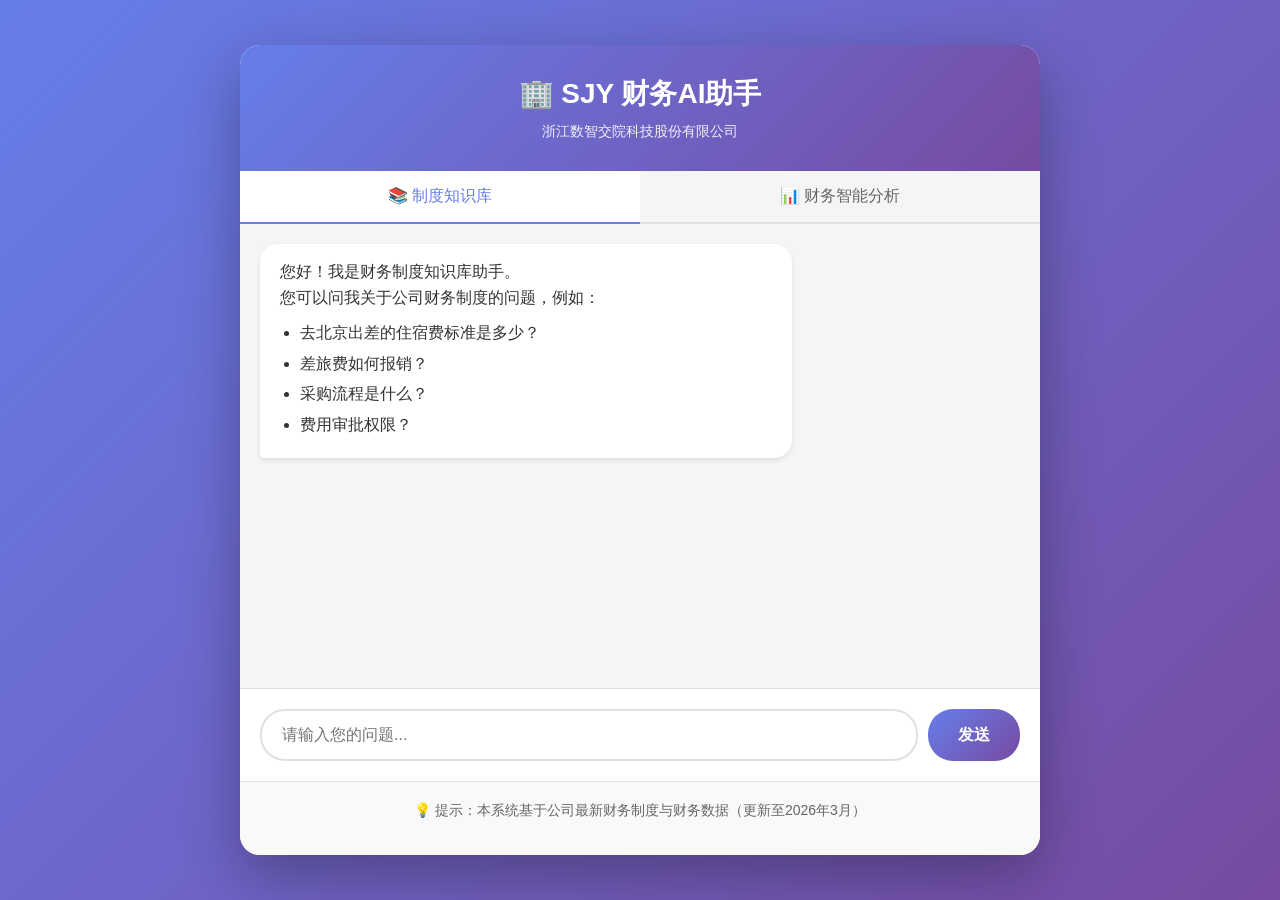
==== chat.html @ 0d32c797 "升级为双标签页：制度知识库 + 财务智能分析" ====
<!DOCTYPE html>
<html lang="zh-CN">
<head>
    <meta charset="UTF-8">
    <meta name="viewport" content="width=device-width, initial-scale=1.0">
    <title>SJY 财务AI助手</title>
    <link rel="stylesheet" href="style.css">
</head>
<body>
    <div class="container">
        <header>
            <h1>🏢 SJY 财务AI助手</h1>
            <p>浙江数智交院科技股份有限公司</p>
        </header>

        <!-- 标签切换 -->
        <div class="tabs">
            <button class="tab-btn active" data-tab="knowledge">📚 制度知识库</button>
            <button class="tab-btn" data-tab="analysis">📊 财务智能分析</button>
        </div>

        <!-- 制度知识库 -->
        <div class="tab-content active" id="knowledge-tab">
            <div class="chat-container">
                <div id="knowledge-messages" class="chat-messages">
                    <div class="message bot-message">
                        <div class="message-content">
                            <p>您好！我是财务制度知识库助手。</p>
                            <p>您可以问我关于公司财务制度的问题，例如：</p>
                            <ul>
                                <li>去北京出差的住宿费标准是多少？</li>
                                <li>差旅费如何报销？</li>
                                <li>采购流程是什么？</li>
                                <li>费用审批权限？</li>
                            </ul>
                        </div>
                    </div>
                </div>

                <div class="input-container">
                    <input 
                        type="text" 
                        id="knowledge-input" 
                        placeholder="请输入您的问题..." 
                        autocomplete="off"
                    >
                    <button id="knowledge-send-btn">发送</button>
                </div>
            </div>
        </div>

        <!-- 财务智能分析 -->
        <div class="tab-content" id="analysis-tab">
            <div class="chat-container">
                <div id="analysis-messages" class="chat-messages">
                    <div class="message bot-message">
                        <div class="message-content">
                            <p>您好！我是财务智能分析助手。</p>
                            <p>您可以问我关于公司财务数据的问题，例如：</p>
                            <ul>
                                <li>公司合同总额是多少？</li>
                                <li>最新的资产负债率是多少？</li>
                                <li>2026年Q1的净利润是多少？</li>
                                <li>收款率情况如何？</li>
                                <li>现金流是否健康？</li>
                            </ul>
                        </div>
                    </div>
                </div>

                <div class="input-container">
                    <input 
                        type="text" 
                        id="analysis-input" 
                        placeholder="请输入您的问题..." 
                        autocomplete="off"
                    >
                    <button id="analysis-send-btn">发送</button>
                </div>
            </div>
        </div>

        <footer>
            <p>💡 提示：本系统基于公司最新财务制度与财务数据（更新至2026年3月）</p>
        </footer>
    </div>

    <script src="app.js"></script>
</body>
</html>
---- style.css ----
* {
    margin: 0;
    padding: 0;
    box-sizing: border-box;
}

body {
    font-family: -apple-system, BlinkMacSystemFont, "Segoe UI", Roboto, "Helvetica Neue", Arial, sans-serif;
    background: linear-gradient(135deg, #667eea 0%, #764ba2 100%);
    min-height: 100vh;
    display: flex;
    justify-content: center;
    align-items: center;
    padding: 20px;
}

.container {
    width: 100%;
    max-width: 800px;
    background: white;
    border-radius: 20px;
    box-shadow: 0 20px 60px rgba(0, 0, 0, 0.3);
    overflow: hidden;
    display: flex;
    flex-direction: column;
    height: 90vh;
}

header {
    background: linear-gradient(135deg, #667eea 0%, #764ba2 100%);
    color: white;
    padding: 30px;
    text-align: center;
}

header h1 {
    font-size: 28px;
    margin-bottom: 10px;
}

header p {
    font-size: 14px;
    opacity: 0.9;
}

/* 标签切换 */
.tabs {
    display: flex;
    background: #f5f5f5;
    border-bottom: 2px solid #e0e0e0;
}

.tab-btn {
    flex: 1;
    padding: 15px 20px;
    background: transparent;
    border: none;
    font-size: 16px;
    font-weight: 500;
    color: #666;
    cursor: pointer;
    transition: all 0.3s;
    position: relative;
}

.tab-btn:hover {
    background: #ebebeb;
}

.tab-btn.active {
    color: #667eea;
    background: white;
}

.tab-btn.active::after {
    content: '';
    position: absolute;
    bottom: -2px;
    left: 0;
    right: 0;
    height: 2px;
    background: #667eea;
}

/* 标签内容 */
.tab-content {
    display: none;
    flex: 1;
    flex-direction: column;
    overflow: hidden;
}

.tab-content.active {
    display: flex;
}

.chat-container {
    flex: 1;
    display: flex;
    flex-direction: column;
    overflow: hidden;
}

.chat-messages {
    flex: 1;
    overflow-y: auto;
    padding: 20px;
    background: #f5f5f5;
}

.message {
    margin-bottom: 20px;
    animation: fadeIn 0.3s ease-in;
}

@keyframes fadeIn {
    from {
        opacity: 0;
        transform: translateY(10px);
    }
    to {
        opacity: 1;
        transform: translateY(0);
    }
}

.message-content {
    max-width: 70%;
    padding: 15px 20px;
    border-radius: 18px;
    line-height: 1.6;
}

.user-message .message-content {
    background: #667eea;
    color: white;
    margin-left: auto;
    border-bottom-right-radius: 4px;
}

.bot-message .message-content {
    background: white;
    color: #333;
    border-bottom-left-radius: 4px;
    box-shadow: 0 2px 5px rgba(0, 0, 0, 0.1);
}

.bot-message ul {
    margin-top: 10px;
    padding-left: 20px;
}

.bot-message li {
    margin: 5px 0;
}

.input-container {
    display: flex;
    padding: 20px;
    background: white;
    border-top: 1px solid #e0e0e0;
}

#user-input,
#knowledge-input,
#analysis-input {
    flex: 1;
    padding: 15px 20px;
    border: 2px solid #e0e0e0;
    border-radius: 25px;
    font-size: 16px;
    outline: none;
    transition: border-color 0.3s;
}

#user-input:focus,
#knowledge-input:focus,
#analysis-input:focus {
    border-color: #667eea;
}

#send-btn,
#knowledge-send-btn,
#analysis-send-btn {
    margin-left: 10px;
    padding: 15px 30px;
    background: linear-gradient(135deg, #667eea 0%, #764ba2 100%);
    color: white;
    border: none;
    border-radius: 25px;
    font-size: 16px;
    font-weight: bold;
    cursor: pointer;
    transition: transform 0.2s, box-shadow 0.2s;
}

#send-btn:hover,
#knowledge-send-btn:hover,
#analysis-send-btn:hover {
    transform: translateY(-2px);
    box-shadow: 0 5px 15px rgba(102, 126, 234, 0.4);
}

#send-btn:active,
#knowledge-send-btn:active,
#analysis-send-btn:active {
    transform: translateY(0);
}

#send-btn:disabled,
#knowledge-send-btn:disabled,
#analysis-send-btn:disabled {
    opacity: 0.5;
    cursor: not-allowed;
}

footer {
    padding: 20px;
    background: #f9f9f9;
    border-top: 1px solid #e0e0e0;
}

footer p {
    text-align: center;
    color: #666;
    font-size: 14px;
    margin-bottom: 15px;
}

.settings {
    display: flex;
    gap: 10px;
    align-items: center;
    justify-content: center;
    flex-wrap: wrap;
}

.settings label {
    font-size: 14px;
    color: #666;
}

.settings input,
.settings select {
    padding: 8px 12px;
    border: 1px solid #e0e0e0;
    border-radius: 8px;
    font-size: 14px;
    outline: none;
}

.settings input {
    width: 300px;
}

.settings select {
    width: 120px;
}

.loading {
    display: inline-block;
    width: 20px;
    height: 20px;
    border: 3px solid rgba(255, 255, 255, 0.3);
    border-radius: 50%;
    border-top-color: white;
    animation: spin 1s ease-in-out infinite;
}

@keyframes spin {
    to { transform: rotate(360deg); }
}

/* 滚动条样式 */
.chat-messages::-webkit-scrollbar {
    width: 8px;
}

.chat-messages::-webkit-scrollbar-track {
    background: #f1f1f1;
}

.chat-messages::-webkit-scrollbar-thumb {
    background: #888;
    border-radius: 4px;
}

.chat-messages::-webkit-scrollbar-thumb:hover {
    background: #555;
}

/* 响应式设计 */
@media (max-width: 768px) {
    .container {
        height: 100vh;
        border-radius: 0;
    }

    header h1 {
        font-size: 22px;
    }

    .message-content {
        max-width: 85%;
    }

    .settings {
        flex-direction: column;
    }

    .settings input {
        width: 100%;
    }
}
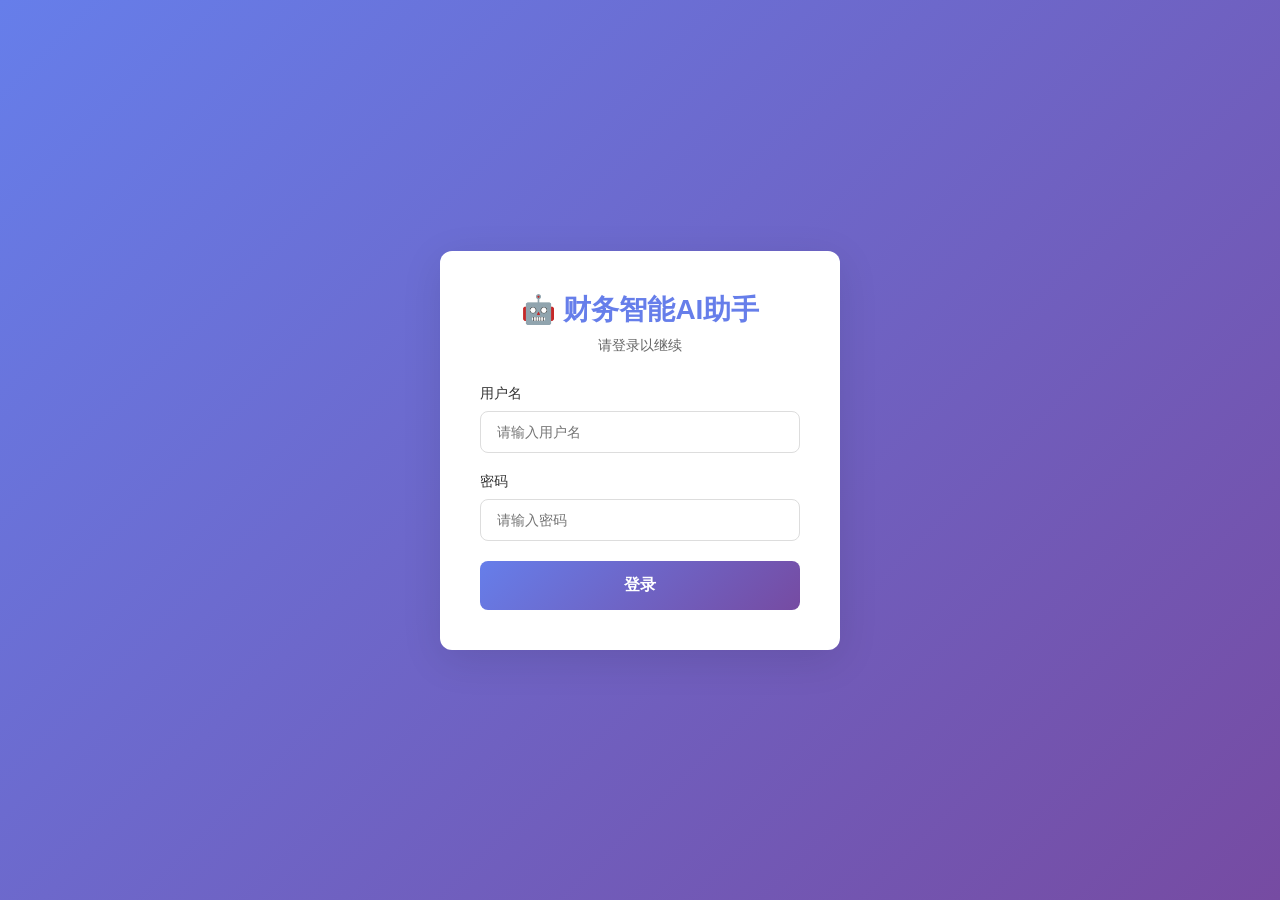
==== commit 99fb900a: "添加退出登录按钮 + 未登录自动跳转" ====
--- a/chat.html
+++ b/chat.html
@@ -9,8 +9,13 @@
 <body>
     <div class="container">
         <header>
-            <h1>🏢 SJY 财务AI助手</h1>
-            <p>浙江数智交院科技股份有限公司</p>
+            <div class="header-content">
+                <div>
+                    <h1>🏢 SJY 财务AI助手</h1>
+                    <p>浙江数智交院科技股份有限公司</p>
+                </div>
+                <button id="logout-btn" class="logout-btn">退出登录</button>
+            </div>
         </header>
 
         <!-- 标签切换 -->
@@ -85,6 +90,7 @@
         </footer>
     </div>
 
+    <script src="config.js"></script>
     <script src="app.js"></script>
 </body>
 </html>
--- a/style.css
+++ b/style.css
@@ -30,7 +30,16 @@
     background: linear-gradient(135deg, #667eea 0%, #764ba2 100%);
     color: white;
     padding: 30px;
-    text-align: center;
+}
+
+.header-content {
+    display: flex;
+    justify-content: space-between;
+    align-items: center;
+}
+
+.header-content > div {
+    text-align: left;
 }
 
 header h1 {
@@ -41,6 +50,22 @@
 header p {
     font-size: 14px;
     opacity: 0.9;
+}
+
+.logout-btn {
+    background: rgba(255, 255, 255, 0.2);
+    color: white;
+    border: 1px solid rgba(255, 255, 255, 0.3);
+    padding: 10px 20px;
+    border-radius: 8px;
+    font-size: 14px;
+    cursor: pointer;
+    transition: all 0.3s;
+}
+
+.logout-btn:hover {
+    background: rgba(255, 255, 255, 0.3);
+    transform: translateY(-2px);
 }
 
 /* 标签切换 */
@@ -152,6 +177,51 @@
 
 .bot-message li {
     margin: 5px 0;
+}
+
+/* 思考中状态 */
+.thinking-message {
+    display: flex;
+    align-items: center;
+    gap: 10px;
+    padding: 15px 20px;
+    background: white;
+    border-radius: 18px;
+    border-bottom-left-radius: 4px;
+    box-shadow: 0 2px 5px rgba(0, 0, 0, 0.1);
+    max-width: 70%;
+}
+
+.thinking-dots {
+    display: flex;
+    gap: 5px;
+}
+
+.thinking-dots span {
+    width: 8px;
+    height: 8px;
+    background: #667eea;
+    border-radius: 50%;
+    animation: thinking 1.4s infinite ease-in-out both;
+}
+
+.thinking-dots span:nth-child(1) {
+    animation-delay: -0.32s;
+}
+
+.thinking-dots span:nth-child(2) {
+    animation-delay: -0.16s;
+}
+
+@keyframes thinking {
+    0%, 80%, 100% {
+        transform: scale(0);
+        opacity: 0.5;
+    }
+    40% {
+        transform: scale(1);
+        opacity: 1;
+    }
 }
 
 .input-container {
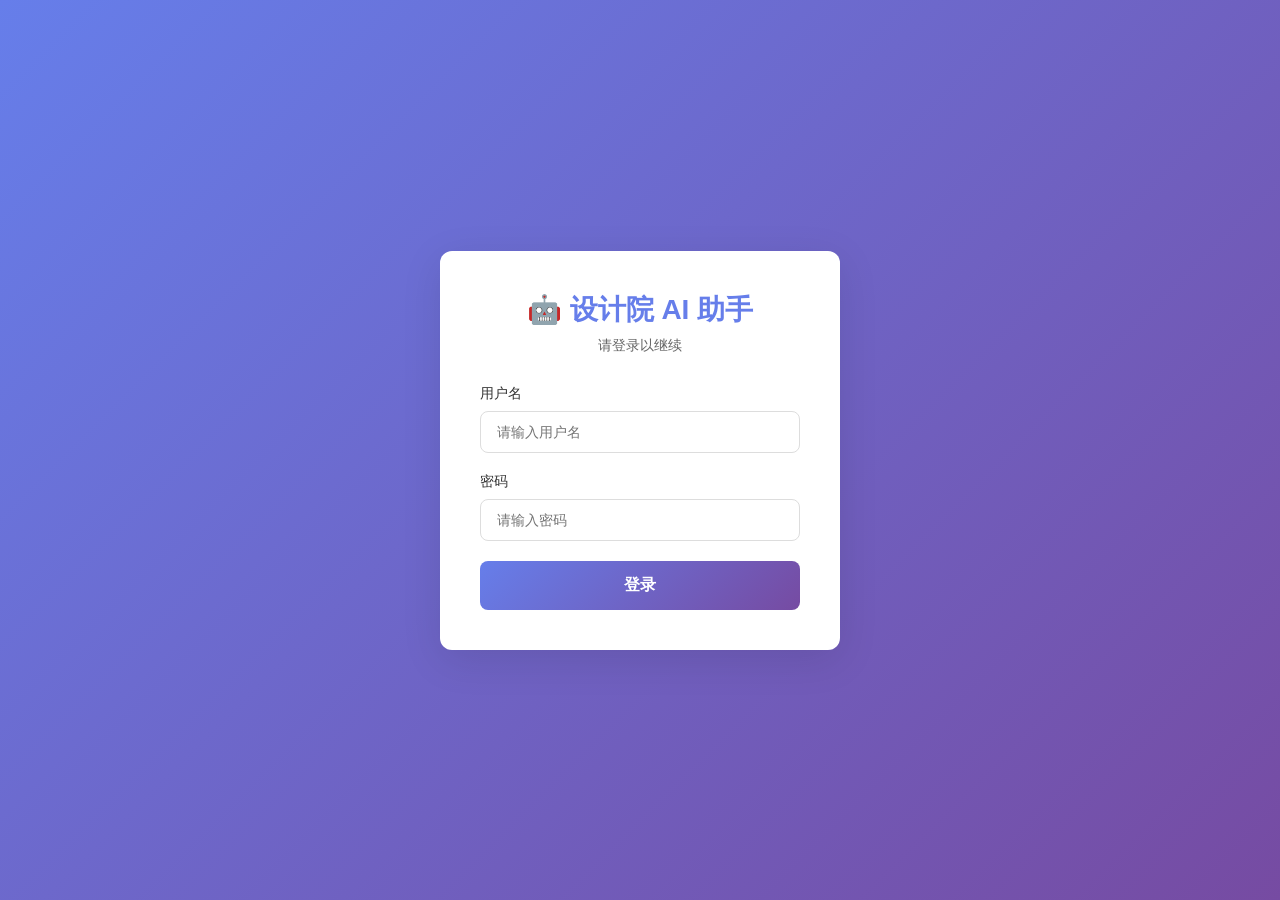
==== commit a7b782c2: "更名：SJY AI 助手 → 设计院 AI 助手" ====
--- a/chat.html
+++ b/chat.html
@@ -3,15 +3,15 @@
 <head>
     <meta charset="UTF-8">
     <meta name="viewport" content="width=device-width, initial-scale=1.0">
-    <title>SJY 财务AI助手</title>
-    <link rel="stylesheet" href="style.css">
+    <title>设计院 AI 助手</title>
+    <link rel="stylesheet" href="style.css?v=20260416-0834">
 </head>
 <body>
     <div class="container">
         <header>
             <div class="header-content">
                 <div>
-                    <h1>🏢 SJY 财务AI助手</h1>
+                    <h1>🏢 设计院 AI 助手</h1>
                     <p>浙江数智交院科技股份有限公司</p>
                 </div>
                 <button id="logout-btn" class="logout-btn">退出登录</button>
@@ -38,6 +38,7 @@
                                 <li>采购流程是什么？</li>
                                 <li>费用审批权限？</li>
                             </ul>
+                            <p>💡 <strong>提示：</strong>您可以要求我把相关的制度文档发送给您，例如："请把差旅费管理办法发给我"</p>
                         </div>
                     </div>
                 </div>
@@ -69,6 +70,7 @@
                                 <li>收款率情况如何？</li>
                                 <li>现金流是否健康？</li>
                             </ul>
+                            <p>💡 <strong>提示：</strong>您可以要求我把相关的财务报表发送给您，例如："请把2026年3月的资产负债表发给我"</p>
                         </div>
                     </div>
                 </div>
@@ -90,7 +92,7 @@
         </footer>
     </div>
 
-    <script src="config.js"></script>
-    <script src="app.js"></script>
+    <script src="config.js?v=20260416-0834"></script>
+    <script src="app.js?v=20260416-0834"></script>
 </body>
 </html>
--- a/style.css
+++ b/style.css
@@ -177,6 +177,23 @@
 
 .bot-message li {
     margin: 5px 0;
+}
+
+/* 下载按钮 */
+.download-btn {
+    display: inline-block;
+    margin-top: 10px;
+    padding: 10px 20px;
+    background: #667eea;
+    color: white;
+    text-decoration: none;
+    border-radius: 8px;
+    font-size: 14px;
+    transition: background 0.3s;
+}
+
+.download-btn:hover {
+    background: #5568d3;
 }
 
 /* 思考中状态 */
